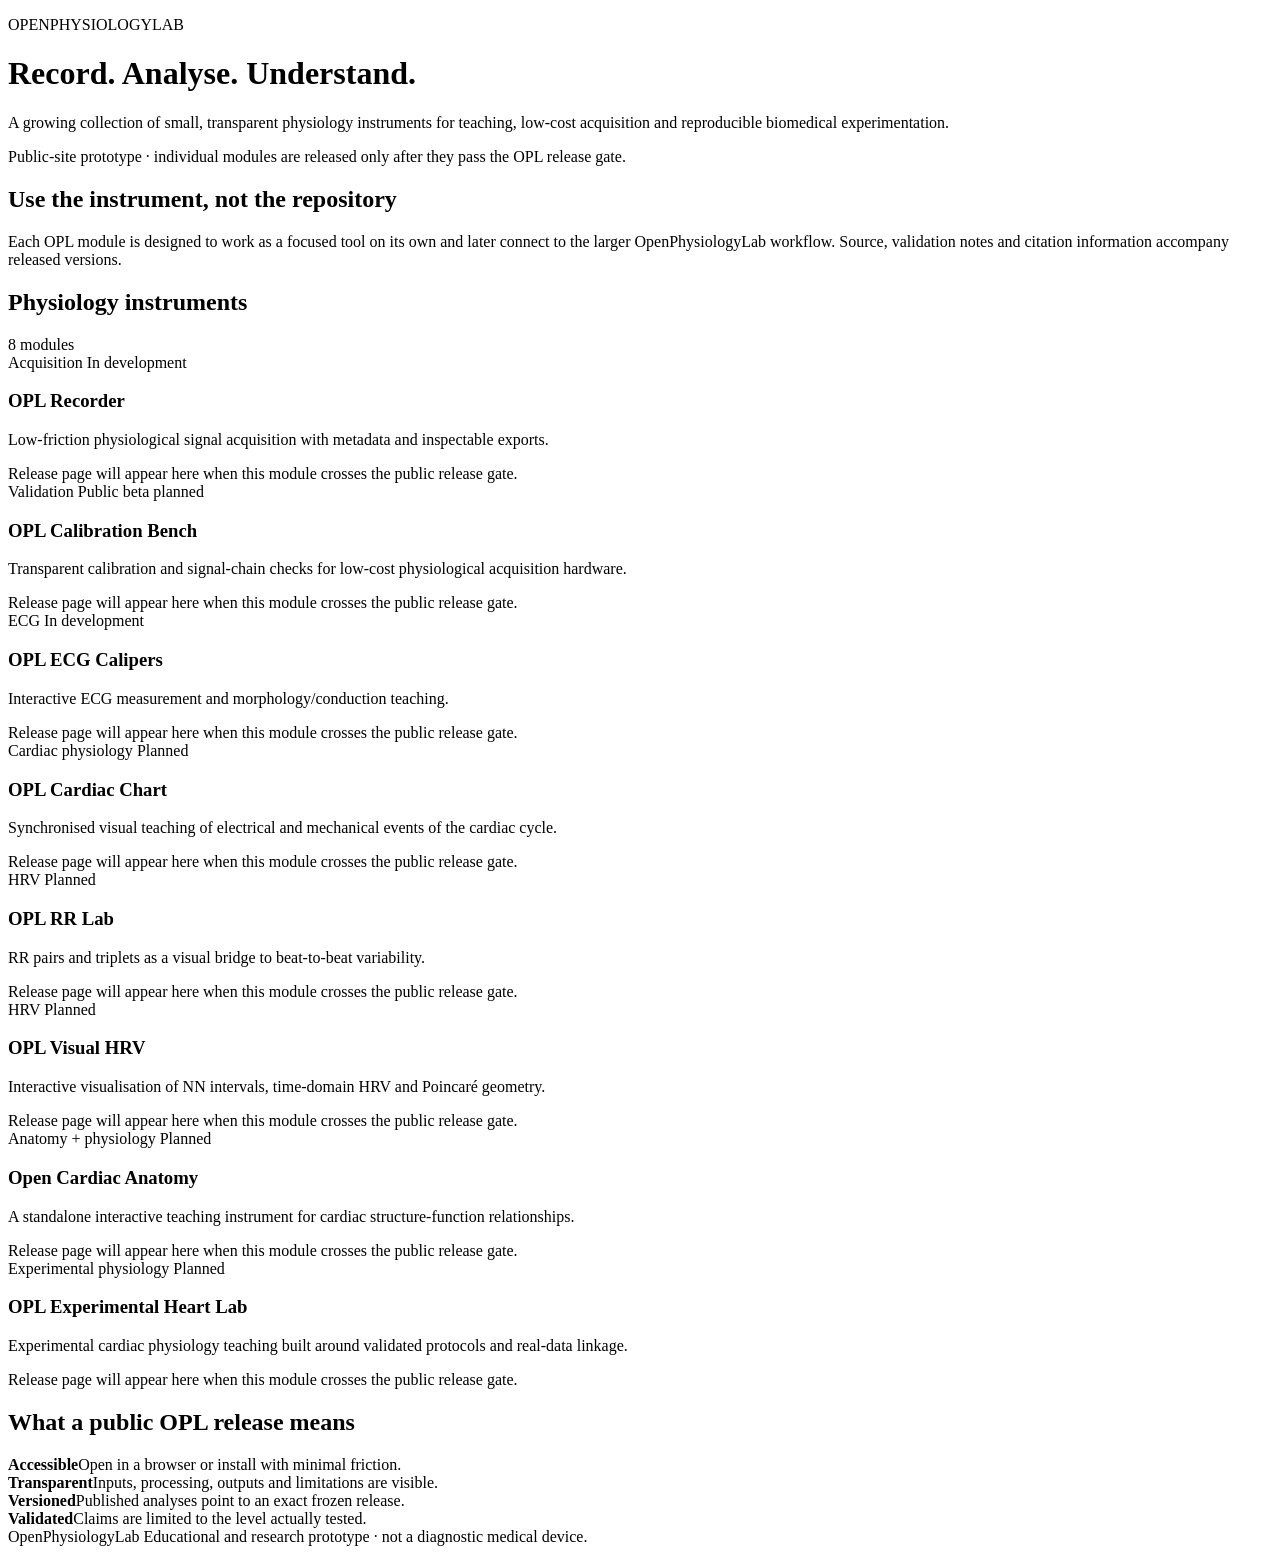
==== site/index.html @ 94e94bfa "site: add modular GitHub Pages landing prototype" ====
<!doctype html>
<html lang="en">
<head>
  <meta charset="utf-8">
  <meta name="viewport" content="width=device-width,initial-scale=1">
  <meta name="description" content="OpenPhysiologyLab — browser-accessible physiology instruments for teaching, acquisition and validation.">
  <title>OpenPhysiologyLab</title>
  <link rel="stylesheet" href="styles.css">
</head>
<body>
  <header class="hero">
    <div class="wrap">
      <p class="eyebrow">OPENPHYSIOLOGYLAB</p>
      <h1>Record. Analyse. Understand.</h1>
      <p class="lede">A growing collection of small, transparent physiology instruments for teaching, low-cost acquisition and reproducible biomedical experimentation.</p>
      <div class="notice">Public-site prototype · individual modules are released only after they pass the OPL release gate.</div>
    </div>
  </header>

  <main class="wrap">
    <section class="intro">
      <h2>Use the instrument, not the repository</h2>
      <p>Each OPL module is designed to work as a focused tool on its own and later connect to the larger OpenPhysiologyLab workflow. Source, validation notes and citation information accompany released versions.</p>
    </section>

    <section>
      <div class="section-head">
        <h2>Physiology instruments</h2>
        <span id="count"></span>
      </div>
      <div id="modules" class="grid" aria-live="polite"></div>
    </section>

    <section class="principles">
      <h2>What a public OPL release means</h2>
      <div class="principle-grid">
        <article><strong>Accessible</strong><span>Open in a browser or install with minimal friction.</span></article>
        <article><strong>Transparent</strong><span>Inputs, processing, outputs and limitations are visible.</span></article>
        <article><strong>Versioned</strong><span>Published analyses point to an exact frozen release.</span></article>
        <article><strong>Validated</strong><span>Claims are limited to the level actually tested.</span></article>
      </div>
    </section>
  </main>

  <footer class="wrap footer">
    <span>OpenPhysiologyLab</span>
    <span>Educational and research prototype · not a diagnostic medical device.</span>
  </footer>

<script>
const statusLabel = {
  "development":"In development",
  "planned":"Planned",
  "planned-public-beta":"Public beta planned",
  "beta":"Beta",
  "validated":"Validated"
};

fetch("modules.json")
  .then(r => r.json())
  .then(data => {
    const root = document.getElementById("modules");
    document.getElementById("count").textContent = data.modules.length + " modules";
    data.modules.forEach(m => {
      const card = document.createElement("article");
      card.className = "card";
      card.innerHTML = `
        <div class="card-top">
          <span class="area">${m.area}</span>
          <span class="status">${statusLabel[m.status] || m.status}</span>
        </div>
        <h3>${m.name}</h3>
        <p>${m.summary}</p>
        <div class="card-foot">Release page will appear here when this module crosses the public release gate.</div>
      `;
      root.appendChild(card);
    });
  })
  .catch(() => {
    document.getElementById("modules").innerHTML = "<p>Module manifest could not be loaded.</p>";
  });
</script>
</body>
</html>
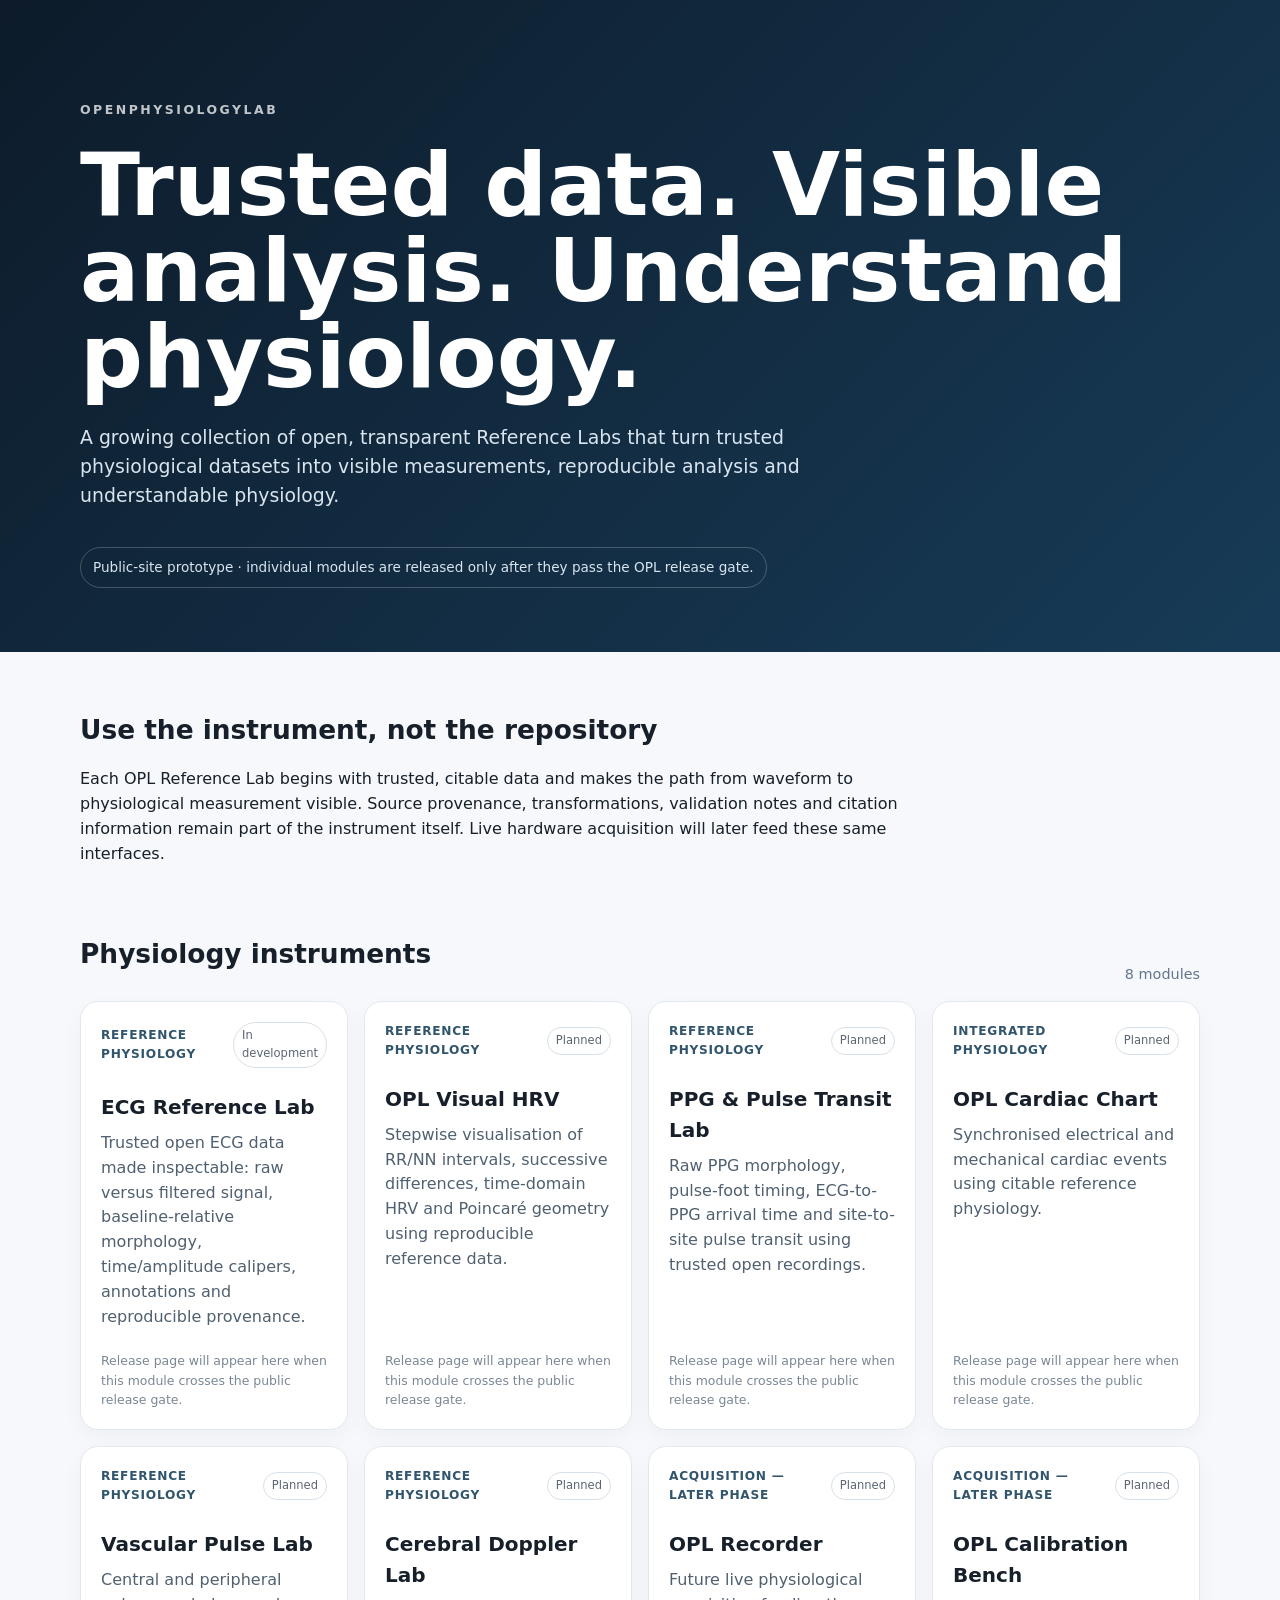
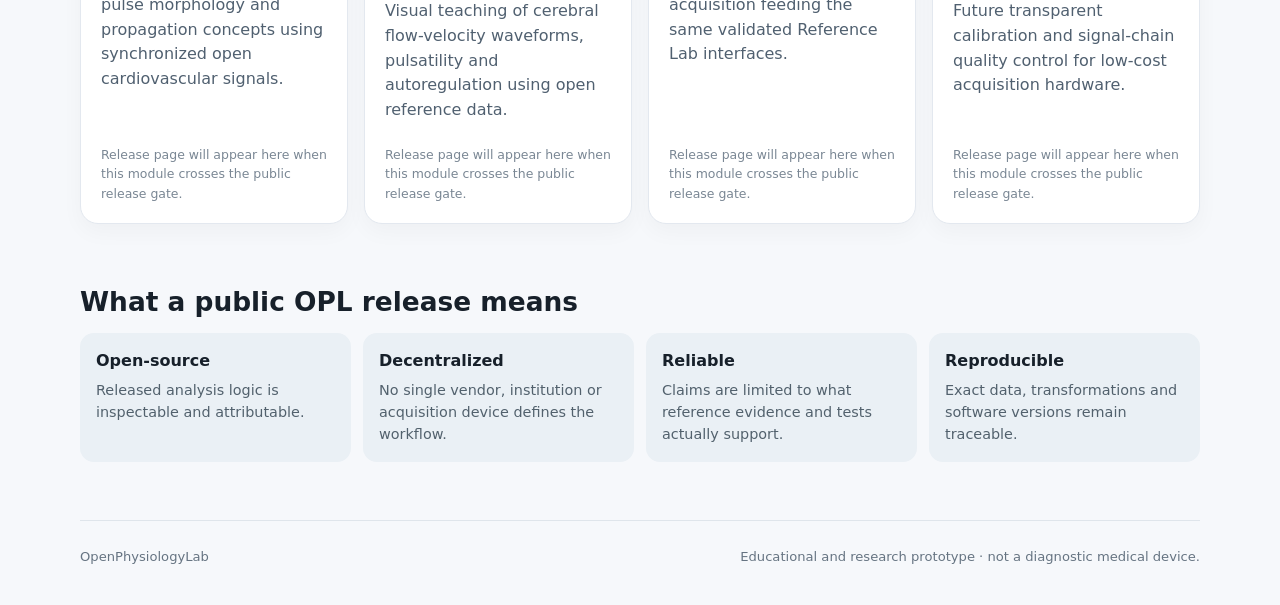
==== commit 416598dd: "site: pivot landing page to reference physiology" ====
--- a/site/index.html
+++ b/site/index.html
@@ -11,8 +11,8 @@
   <header class="hero">
     <div class="wrap">
       <p class="eyebrow">OPENPHYSIOLOGYLAB</p>
-      <h1>Record. Analyse. Understand.</h1>
-      <p class="lede">A growing collection of small, transparent physiology instruments for teaching, low-cost acquisition and reproducible biomedical experimentation.</p>
+      <h1>Trusted data. Visible analysis. Understand physiology.</h1>
+      <p class="lede">A growing collection of open, transparent Reference Labs that turn trusted physiological datasets into visible measurements, reproducible analysis and understandable physiology.</p>
       <div class="notice">Public-site prototype · individual modules are released only after they pass the OPL release gate.</div>
     </div>
   </header>
@@ -20,7 +20,7 @@
   <main class="wrap">
     <section class="intro">
       <h2>Use the instrument, not the repository</h2>
-      <p>Each OPL module is designed to work as a focused tool on its own and later connect to the larger OpenPhysiologyLab workflow. Source, validation notes and citation information accompany released versions.</p>
+      <p>Each OPL Reference Lab begins with trusted, citable data and makes the path from waveform to physiological measurement visible. Source provenance, transformations, validation notes and citation information remain part of the instrument itself. Live hardware acquisition will later feed these same interfaces.</p>
     </section>
 
     <section>
@@ -34,10 +34,10 @@
     <section class="principles">
       <h2>What a public OPL release means</h2>
       <div class="principle-grid">
-        <article><strong>Accessible</strong><span>Open in a browser or install with minimal friction.</span></article>
-        <article><strong>Transparent</strong><span>Inputs, processing, outputs and limitations are visible.</span></article>
-        <article><strong>Versioned</strong><span>Published analyses point to an exact frozen release.</span></article>
-        <article><strong>Validated</strong><span>Claims are limited to the level actually tested.</span></article>
+        <article><strong>Open-source</strong><span>Released analysis logic is inspectable and attributable.</span></article>
+        <article><strong>Decentralized</strong><span>No single vendor, institution or acquisition device defines the workflow.</span></article>
+        <article><strong>Reliable</strong><span>Claims are limited to what reference evidence and tests actually support.</span></article>
+        <article><strong>Reproducible</strong><span>Exact data, transformations and software versions remain traceable.</span></article>
       </div>
     </section>
   </main>
--- a/site/styles.css
+++ b/site/styles.css
@@ -0,0 +1 @@
+:root{font-family:Inter,ui-sans-serif,system-ui,-apple-system,BlinkMacSystemFont,"Segoe UI",sans-serif;color:#17202a;background:#f6f8fb;line-height:1.55}*{box-sizing:border-box}body{margin:0}.wrap{width:min(1120px,calc(100% - 36px));margin:auto}.hero{padding:88px 0 64px;background:linear-gradient(135deg,#0d1b2a,#173b57);color:white}.eyebrow{font-size:.78rem;letter-spacing:.2em;font-weight:800;opacity:.74}.hero h1{font-size:clamp(2.6rem,7vw,5.5rem);line-height:.98;margin:.25em 0}.lede{max-width:760px;font-size:1.18rem;color:#d9e5ef}.notice{display:inline-block;margin-top:18px;padding:9px 12px;border:1px solid rgba(255,255,255,.22);border-radius:999px;font-size:.85rem;color:#d9e5ef}.intro{padding:58px 0 28px;max-width:820px}.intro h2,.section-head h2,.principles h2{font-size:1.65rem;margin:0 0 10px}.section-head{display:flex;align-items:end;justify-content:space-between;margin:24px 0 16px}.section-head span{font-size:.9rem;color:#64748b}.grid{display:grid;grid-template-columns:repeat(auto-fit,minmax(260px,1fr));gap:16px}.card{background:white;border:1px solid #e3e8ef;border-radius:18px;padding:20px;min-height:220px;display:flex;flex-direction:column;box-shadow:0 8px 22px rgba(16,24,40,.035)}.card-top{display:flex;gap:8px;justify-content:space-between;align-items:center}.area{font-size:.76rem;font-weight:800;text-transform:uppercase;letter-spacing:.06em;color:#31556d}.status{font-size:.72rem;border:1px solid #d8e0e8;padding:4px 8px;border-radius:999px;color:#5b6672}.card h3{font-size:1.25rem;margin:24px 0 8px}.card p{margin:0;color:#506070}.card-foot{margin-top:auto;padding-top:22px;font-size:.78rem;color:#7a8794}.principles{padding:58px 0}.principle-grid{display:grid;grid-template-columns:repeat(auto-fit,minmax(220px,1fr));gap:12px}.principle-grid article{display:flex;flex-direction:column;background:#eaf0f5;border-radius:14px;padding:16px}.principle-grid strong{margin-bottom:5px}.principle-grid span{font-size:.9rem;color:#52616d}.footer{border-top:1px solid #dfe5eb;padding:26px 0 38px;display:flex;justify-content:space-between;gap:20px;color:#667482;font-size:.82rem}@media(max-width:600px){.hero{padding-top:60px}.footer{flex-direction:column}}
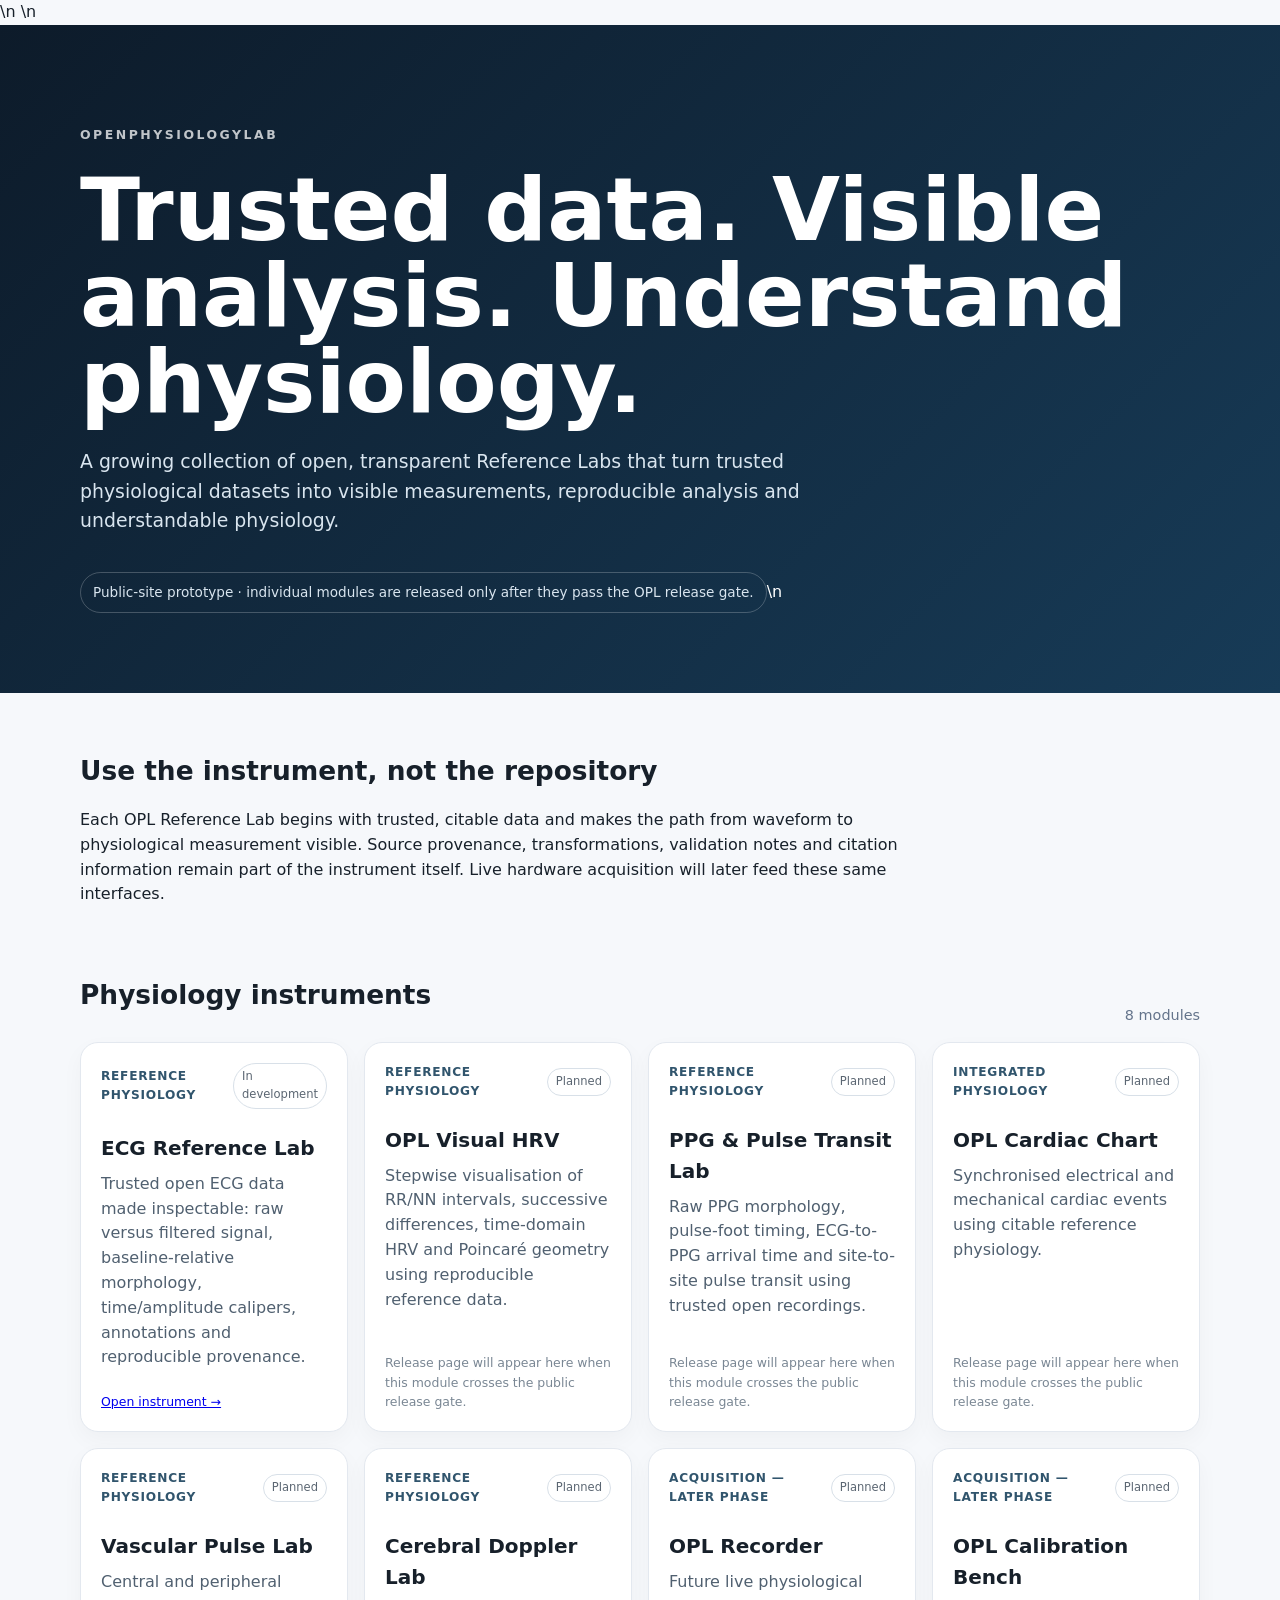
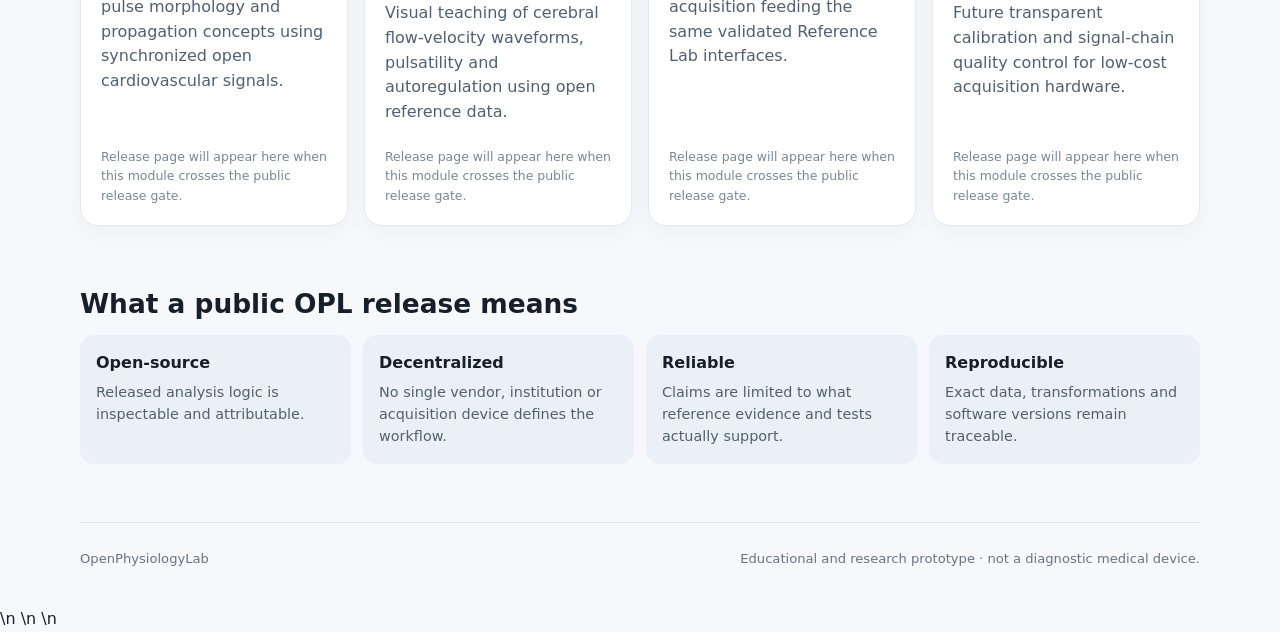
==== commit 43454a68: "site: expose install and ECG Reference Lab entry" ====
--- a/site/index.html
+++ b/site/index.html
@@ -3,7 +3,7 @@
 <head>
   <meta charset="utf-8">
   <meta name="viewport" content="width=device-width,initial-scale=1">
-  <meta name="description" content="OpenPhysiologyLab — browser-accessible physiology instruments for teaching, acquisition and validation.">
+  <meta name="description" content="OpenPhysiologyLab — open, reproducible physiology Reference Labs built from trusted datasets.">\n  <meta name="theme-color" content="#173b57">\n  <link rel="manifest" href="manifest.webmanifest">
   <title>OpenPhysiologyLab</title>
   <link rel="stylesheet" href="styles.css">
 </head>
@@ -13,7 +13,7 @@
       <p class="eyebrow">OPENPHYSIOLOGYLAB</p>
       <h1>Trusted data. Visible analysis. Understand physiology.</h1>
       <p class="lede">A growing collection of open, transparent Reference Labs that turn trusted physiological datasets into visible measurements, reproducible analysis and understandable physiology.</p>
-      <div class="notice">Public-site prototype · individual modules are released only after they pass the OPL release gate.</div>
+      <div class="notice">Public-site prototype · individual modules are released only after they pass the OPL release gate.</div>\n      <p><button data-install-opl hidden>Install OPL for offline use</button></p>
     </div>
   </header>
 
@@ -71,7 +71,7 @@
         </div>
         <h3>${m.name}</h3>
         <p>${m.summary}</p>
-        <div class="card-foot">Release page will appear here when this module crosses the public release gate.</div>
+        <div class="card-foot">${m.href ? `<a href="${m.href}">Open instrument →</a>` : "Release page will appear here when this module crosses the public release gate."}</div>
       `;
       root.appendChild(card);
     });
@@ -80,5 +80,5 @@
     document.getElementById("modules").innerHTML = "<p>Module manifest could not be loaded.</p>";
   });
 </script>
-</body>
+  <script src="config.js"></script>\n  <script src="pwa.js"></script>\n  <script src="analytics.js"></script>\n</body>
 </html>
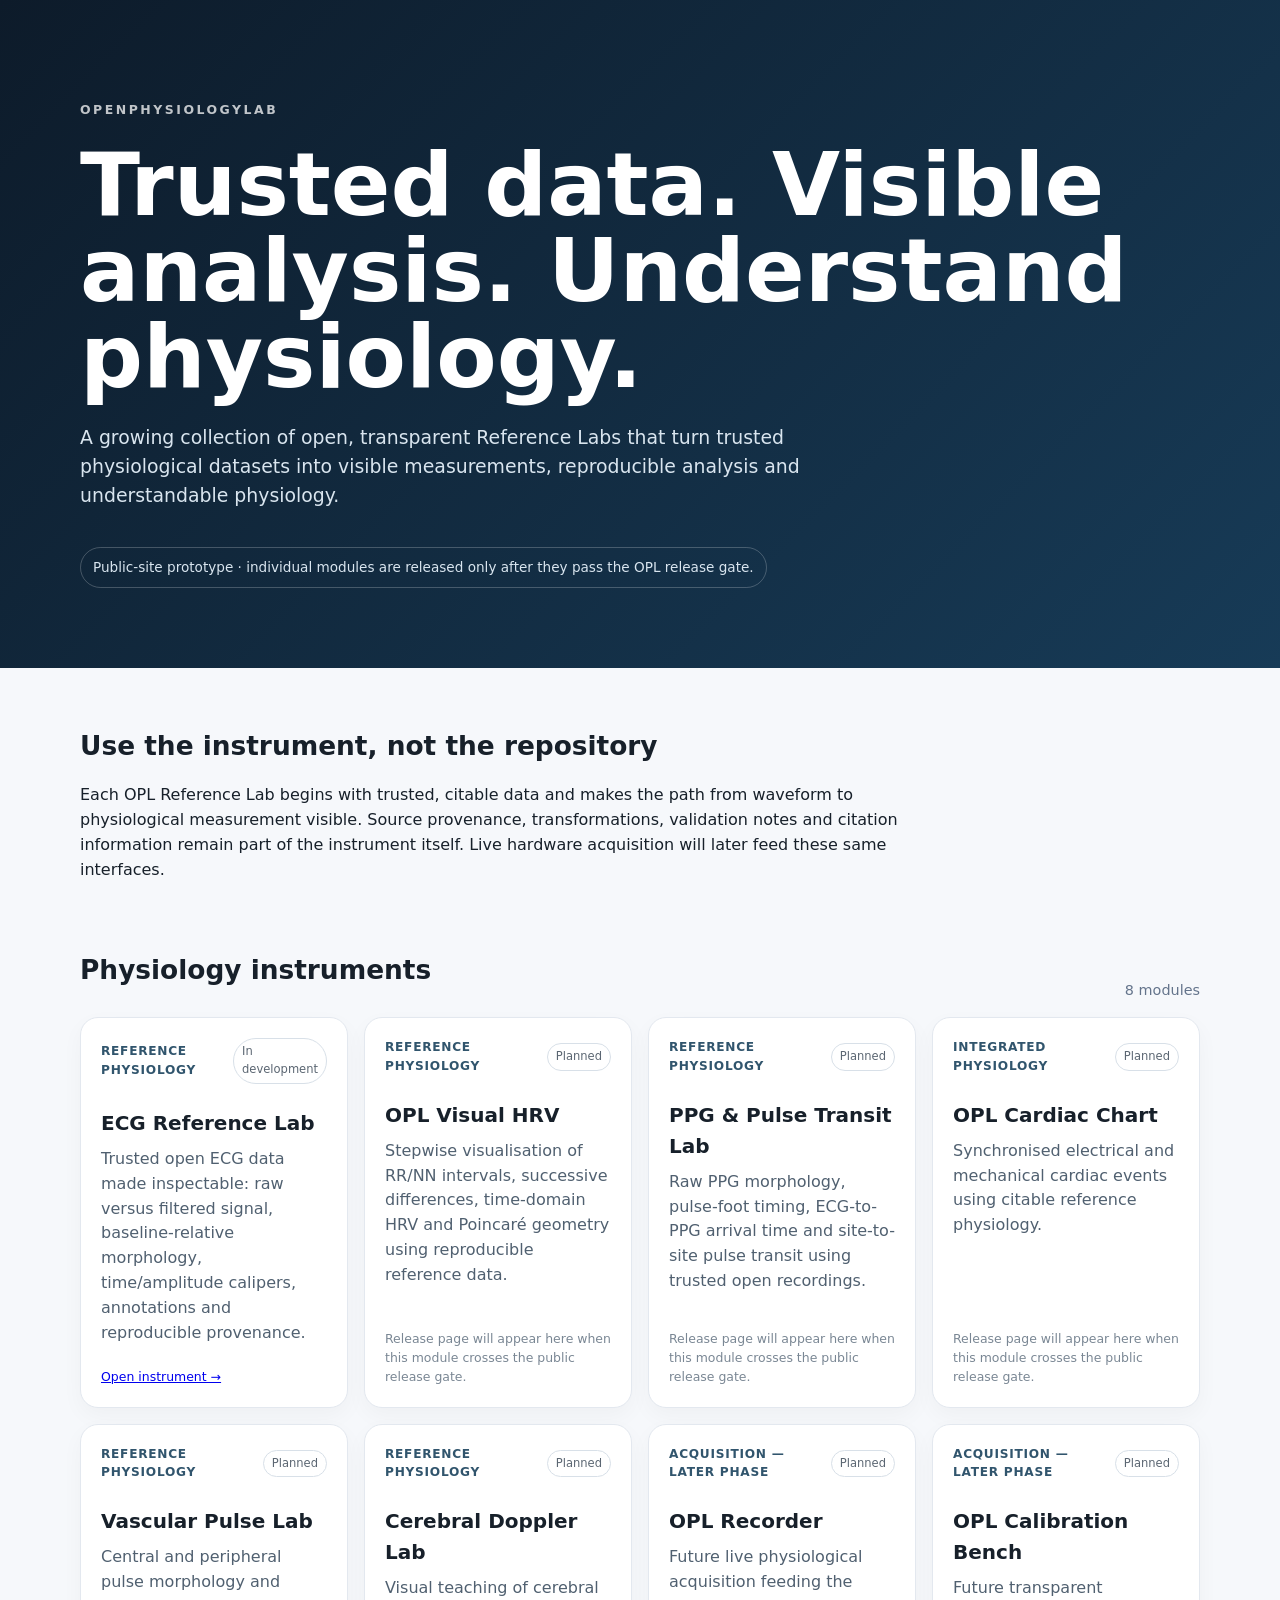
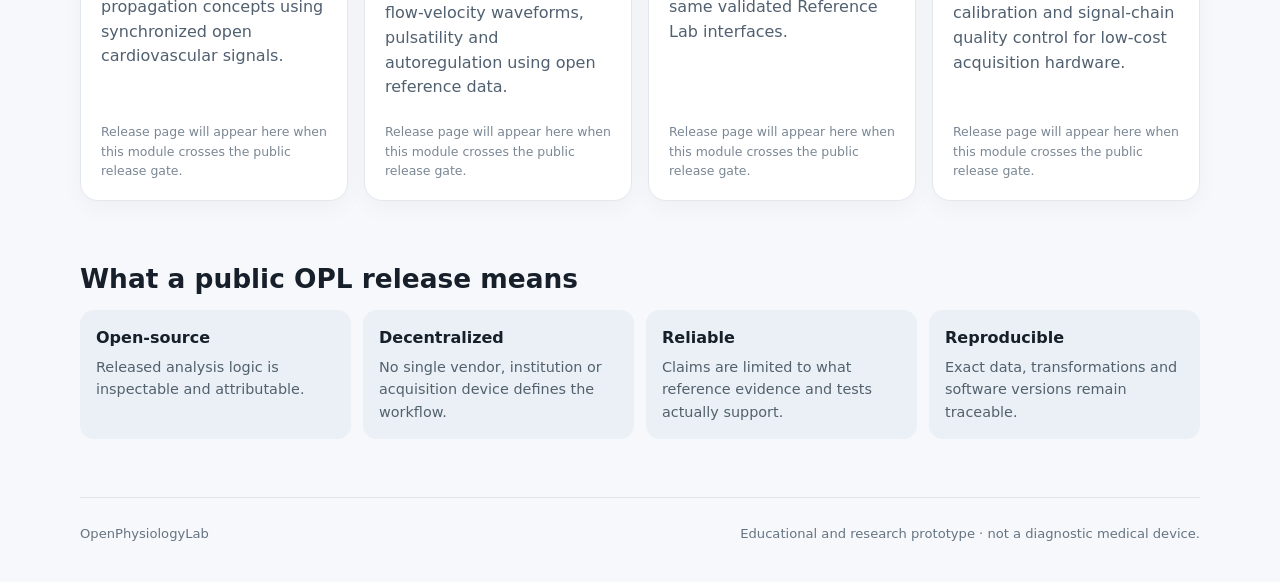
==== commit 9ee480f7: "site: normalize landing-page newlines" ====
--- a/site/index.html
+++ b/site/index.html
@@ -3,7 +3,9 @@
 <head>
   <meta charset="utf-8">
   <meta name="viewport" content="width=device-width,initial-scale=1">
-  <meta name="description" content="OpenPhysiologyLab — open, reproducible physiology Reference Labs built from trusted datasets.">\n  <meta name="theme-color" content="#173b57">\n  <link rel="manifest" href="manifest.webmanifest">
+  <meta name="description" content="OpenPhysiologyLab — open, reproducible physiology Reference Labs built from trusted datasets.">
+  <meta name="theme-color" content="#173b57">
+  <link rel="manifest" href="manifest.webmanifest">
   <title>OpenPhysiologyLab</title>
   <link rel="stylesheet" href="styles.css">
 </head>
@@ -13,7 +15,8 @@
       <p class="eyebrow">OPENPHYSIOLOGYLAB</p>
       <h1>Trusted data. Visible analysis. Understand physiology.</h1>
       <p class="lede">A growing collection of open, transparent Reference Labs that turn trusted physiological datasets into visible measurements, reproducible analysis and understandable physiology.</p>
-      <div class="notice">Public-site prototype · individual modules are released only after they pass the OPL release gate.</div>\n      <p><button data-install-opl hidden>Install OPL for offline use</button></p>
+      <div class="notice">Public-site prototype · individual modules are released only after they pass the OPL release gate.</div>
+      <p><button data-install-opl hidden>Install OPL for offline use</button></p>
     </div>
   </header>
 
@@ -80,5 +83,8 @@
     document.getElementById("modules").innerHTML = "<p>Module manifest could not be loaded.</p>";
   });
 </script>
-  <script src="config.js"></script>\n  <script src="pwa.js"></script>\n  <script src="analytics.js"></script>\n</body>
+  <script src="config.js"></script>
+  <script src="pwa.js"></script>
+  <script src="analytics.js"></script>
+</body>
 </html>
